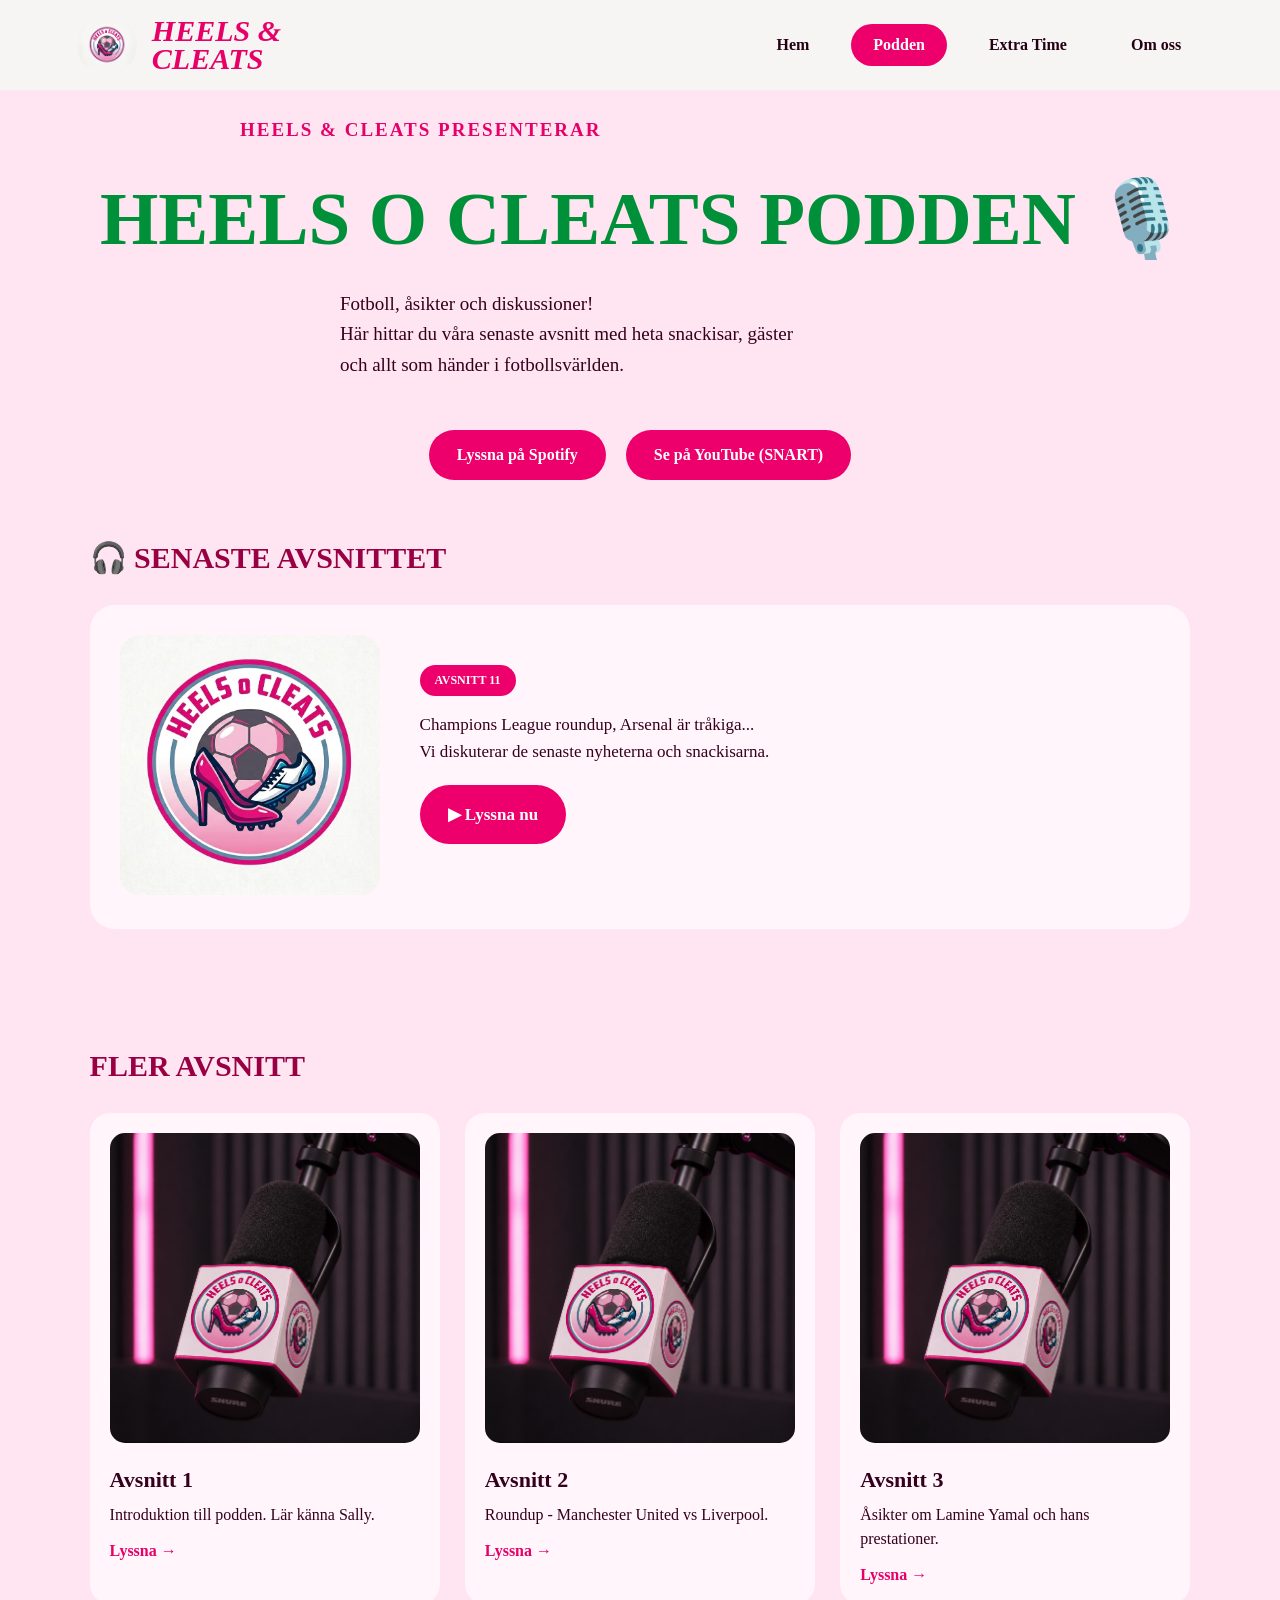
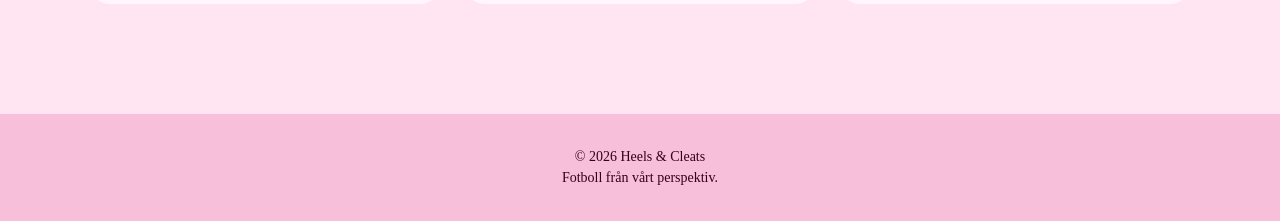
==== nyfil2.html @ 93cbda7f "Add files via upload" ====
<!DOCTYPE html>
<html lang="sv">
<head>
    <meta charset="UTF-8">
    <meta name="viewport" content="width=device-width, initial-scale=1.0">
    <title>Podden | Heels & Cleats</title>
    <link rel="stylesheet" href="style.css">
</head>
<body>
    <!-- NAVIGATION -->
  <header>
    <div class="logo">
      <img src= "IMG_8932.jpeg" alt="Heels & Cleats logga">
      <h2>HEELS &<br>CLEATS</h2>
    </div>
    <nav>
      <a href="nyfil.html">Hem</a>
      <a href="nyfil2.html" class="active">Podden</a>
      <a href="nyfil4 .html">Extra Time</a>
      <a href="nyfil3.html">Om oss</a>
    </nav>
  </header>
  <main>

    <!-- INTRODUKTION -->
    <section class="podcast-hero">
      <p class="small-title">HEELS & CLEATS PRESENTERAR</p>

      <h1>HEELS O CLEATS PODDEN 🎙️</h1>

      <p>
        <br>Fotboll, åsikter och diskussioner! <br>
        Här hittar du våra senaste avsnitt med heta
        snackisar, gäster <br> och allt som händer i
        fotbollsvärlden.<br
      </p> 

 <div class="podcast-buttons">
        <a href="https://open.spotify.com/show/1m7Xk3aVoUWqQiltv79vPL?si=aae16052fc4d41ea"
           target="_blank"
           rel="noopener noreferrer"
           class="button">
          Lyssna på Spotify
        </a>

        <a href="https://www.youtube.com"
           target="_blank"
           rel="noopener noreferrer"
           class="button">
          Se på YouTube (SNART)
        </a>
      </div>
    </section>

    <!-- SENASTE AVSNITTET -->
    <section class="podcast-section">

      <h2>🎧 SENASTE AVSNITTET</h2>

      <div class="featured-episode">
        <div class="episode-cover">
          <img src="IMG_8932.jpeg"
               alt="Heels & Cleats poddomslag">
        </div>

        <div class="episode-info">
          <span class="episode-tag">AVSNITT 11</span>

          <p>
            Champions League roundup, Arsenal är tråkiga...
            <br> Vi diskuterar de senaste
            nyheterna och snackisarna.<br
          </p>

          <a href="https://open.spotify.com/episode/2cAH5kY8gBlc8FexPAHgcn?si=be99383437354825"
             target="_blank"
             rel="noopener noreferrer"
             class="button">
            ▶ Lyssna nu
          </a>
        </div>
      </div>

    </section>

    <!-- TIDIGARE AVSNITT -->
    <section class="podcast-section">

      <h2>FLER AVSNITT</h2>

      <div class="episode-grid">

        <article class="episode-card">
          <img src="54686cda-39c4-4b3f-803b-d13e76fbc1b8.png" alt="Poddavsnitt">
          <h3>Avsnitt 1</h3>
          <p>Introduktion till podden. Lär känna Sally. </p>
          <a href="https://open.spotify.com/episode/6C87OyUfYzSUUyQmtp8zDG?si=eTSag4NVR6Ga_AdP4zI2Qw"
             target="_blank"
             rel="noopener noreferrer">
            Lyssna →
          </a>
        </article>

        <article class="episode-card">
          <img src="54686cda-39c4-4b3f-803b-d13e76fbc1b8.png" alt="Poddavsnitt">
          <h3>Avsnitt 2</h3>
          <p>Roundup - Manchester United vs Liverpool.</p>
          <a href="https://open.spotify.com/episode/1Hs81x7TksVFD9k1nF7GQ8?si=iLlmOpOkSwm_piUSOnkttw"
             target="_blank"
             rel="noopener noreferrer">
            Lyssna →
          </a>
        </article>

        <article class="episode-card">
          <img src="54686cda-39c4-4b3f-803b-d13e76fbc1b8.png" alt="Poddavsnitt">
          <h3>Avsnitt 3</h3>
          <p>Åsikter om Lamine Yamal och hans prestationer.</p>
          <a href="https://open.spotify.com/episode/371yR084JQ7V0dQzlGqSEV?si=XoEj08WUSj2LqBeYmBw0Ng"
             target="_blank"
             rel="noopener noreferrer">
            Lyssna →
          </a>
        </article>

      </div>
    </section>

  </main>

  <footer>
    <p>© 2026 Heels & Cleats</p>
    <p>Fotboll från vårt perspektiv.</p>
  </footer>

</body>
</html>
---- style.css ----
/* GRUNDINSTÄLLNINGAR */

* {
  margin: 0;
  padding: 0;
  box-sizing: border-box;
}

body {
  font-family: "Impact", "Times New Roman", sans-serif;
  background: #ffe5f1;
  color: #35001d;
}

/* HEADER */

header {
  background: #f6f5f3;
  display: flex;
  justify-content: space-between;
  align-items: center;
  padding: 15px 6%;
}

.logo {
  display: flex;
  align-items: center;
  gap: 15px;
}

.logo img {
  width: 60px;
  height: 60px;
  object-fit: contain;
  border-radius: 50%;
}

.logo h2 {
  color: #e60068;
  font-size: 30px;
  font-style: italic;
  font-weight: 900;
  line-height: 0.95;
}

/* NAVIGATION */

nav {
  display: flex;
  gap: 20px;
}

nav a {
  text-decoration: none;
  color: #250014;
  font-size: 16px;
  font-weight: bold;
  padding: 12px 22px;
  border-radius: 30px;
  transition: 0.3s;
}

nav a:hover,
nav a.active {
  background: #ed006b;
  color: white;
}

/* HERO */

.hero {
  min-height: 480px;
  display: flex;
  align-items: center;
  padding: 60px 7%;

  background-image:
    linear-gradient(
      90deg,
      rgba(255, 210, 232, 0.96) 0%,
      rgba(255, 210, 232, 0.7) 42%,
      rgba(255, 210, 232, 0.05) 100%
    ),
    url("fotboll.jpg");

  background-size: cover;
  background-position: center;
}

.hero-text {
  max-width: 560px;
}

.hero h1 {
  font-size: clamp(42px, 5vw, 76px);
  font-weight: 900;
  font-style: normal;
  line-height: 1.05;
  color: #990044;
}

.underline {
  width: 150px;
  height: 5px;
  background: #e60068;
  margin: 30px 0;
  border-radius: 20px;
}

.hero p {
  font-size: 20px;
  line-height: 1.5;
  margin-bottom: 30px;
  max-width: 400px;
}

/* KNAPP */

.button {
  display: inline-block;
  background: #ed006b;
  color: white;
  padding: 16px 28px;
  border-radius: 30px;
  text-decoration: none;
  font-weight: bold;
  transition: 0.3s;
  margin-top: 20px;
}

.button:hover {
  background: #ad004d;
  transform: translateY(3px);
}

/* SNABBLÄNKAR */

.quick-links {
  display: grid;
  grid-template-columns: repeat(4, 1fr);
  gap: 20px;
  padding: 30px 6%;
  background: #ffe5f1;
}

.quick-links a {
  display: flex;
  align-items: center;
  justify-content: center;
  gap: 12px;

  background: #fff5fa;
  padding: 25px 15px;
  border-radius: 18px;

  text-decoration: none;
  color: #35001d;
  transition: 0.3s;
}

.quick-links a:hover {
  background: #ffc0dd;
  transform: translateY(-5px);
}

.quick-links span {
  font-size: 26px;
}

.quick-links h3 {
  font-size: 16px;
}

/* FOOTER */

footer {
  background: #f7bfd9;
  text-align: center;
  padding: 30px;
  margin-top: 50px;
  font-size: 14px;
}

footer p {
  margin: 5px;
}

/* MOBILANPASSNING */

@media (max-width: 800px) {
  header {
    flex-direction: column;
    gap: 20px;
  }

  nav {
    flex-wrap: wrap;
    justify-content: center;
    gap: 5px;
  }

  nav a {
    padding: 10px 14px;
  }

  .hero {
    padding: 60px 7%;
  }

  .quick-links {
    grid-template-columns: repeat(2, 1fr);
  }
}

@media (max-width: 480px) {
  .quick-links {
    grid-template-columns: 1fr;
  }

  .hero p {
    font-size: 17px;
  }
}* PODDSIDAN */

.podcast-hero {
  background: linear-gradient(135deg, #ffd6e9, #fff2f8);
  text-align: center;
  padding: 90px 20px;
}

.small-title {
  color: #e60068;;
  font-size: 14px;
  font-weight: bold;
  letter-spacing: 2px;
  transform: translate(-100px,  25px) ;
}

.podcast-hero h1 {
  font-size: clamp(42px, 6vw, 75px);
  font-weight: 900;
  font-style: normal;
  color: #009039;
  margin-bottom: 20px;
  transform: translate(100px,  25px) ;
}

.podcast-hero p {
  max-width: 600px;
  margin: 0 auto 30px;
  font-size: 19px;
  line-height: 1.6;
}

.podcast-buttons {
  display: flex;
  justify-content: center;
  flex-wrap: wrap;
  gap: 20px;
  margin-top: 30px;
}

/* AVSNITTSSEKTIONER */

.podcast-section {
  padding: 60px 7%;
}

.podcast-section h2 {
  color: #990044;
  font-size: 30px;
  margin-bottom: 30px;
}

/* SENASTE AVSNITTET */

.featured-episode {
  display: flex;
  align-items: center;
  gap: 40px;
  background: #fff5fa;
  padding: 30px;
  border-radius: 25px;
}

.episode-cover img {
  width: 260px;
  height: 260px;
  object-fit: cover;
  border-radius: 20px;
}

.episode-info {
  flex: 1;
}

.episode-tag {
  display: inline-block;
  background: #ed006b;
  color: white;
  padding: 8px 15px;
  border-radius: 20px;
  font-size: 12px;
  font-weight: bold;
  margin-bottom: 15px;
}

.episode-info h3 {
  font-size: 28px;
  margin-bottom: 15px;
}

.episode-info p {
  font-size: 17px;
  line-height: 1.6;
  margin-bottom: 25px;
}

/* TIDIGARE AVSNITT */

.episode-grid {
  display: grid;
  grid-template-columns: repeat(3, 1fr);
  gap: 25px;
}

.episode-card {
  background: #fff5fa;
  padding: 20px;
  border-radius: 20px;
  transition: 0.3s;
}

.episode-card:hover {
  transform: translateY(-5px);
}

.episode-card img {
  width: 100%;
  aspect-ratio: 1 / 1;
  object-fit: cover;
  border-radius: 15px;
  margin-bottom: 20px;
}

.episode-card h3 {
  font-size: 22px;
  margin-bottom: 10px;
}

.episode-card p {
  line-height: 1.5;
  margin-bottom: 15px;
}

.episode-card a {
  color: #e60068;
  font-weight: bold;
  text-decoration: none;
}

/* MOBILANPASSNING */

@media (max-width: 800px) {
  .featured-episode {
    flex-direction: column;
    text-align: center;
  }

  .episode-grid {
    grid-template-columns: 1fr;
  }

  .episode-cover img {
    width: 220px;
    height: 220px;
  }
}/* =========================
   SIDA 3 - OM OSS
========================= */

/* INTRODUKTION */

.about-hero {
  background: linear-gradient(135deg, #ffd6e9, #f6f5f3);
  text-align: center;
  padding: 90px 20px;
}

.about-hero h1 {
  font-size: clamp(42px, 6vw, 75px);
  font-weight: 900;
  font-style: normal;
  color: #009039;
  margin-bottom: 20px;
}

.about-hero p {
  max-width: 600px;
  margin: 0 auto 20px;
  font-size: 19px;
  line-height: 1.6;
}

/* VÅR STORY */

.about-section {
  padding: 80px 7%;
}

.about-content {
  display: flex;
  align-items: center;
  gap: 60px;
}

.about-text {
  flex: 1;
}

.about-text h2 {
  font-size: 36px;
  color: #990044;
  margin-bottom: 25px;
}

.about-text p {
  font-size: 18px;
  line-height: 1.8;
  margin-bottom: 20px;
}

.about-image {
  flex: 1;
  text-align: center;
}

.about-image img {
  width: 100%;
  max-width: 350px;
  border-radius: 25px;
}

/* TEAMET */

.team-section {
  background: #fff0f7;
  padding: 80px 7%;
  text-align: center;
}

.team-section h2 {
  font-size: 36px;
  color: #990044;
  margin-bottom: 15px;
}

.team-intro {
  font-size: 18px;
  margin-bottom: 40px;
}

.team-grid {
  display: flex;
  justify-content: center;
  flex-wrap: wrap;
  gap: 30px;
}

.team-card {
  background: white;
  padding: 30px;
  width: 260px;
  border-radius: 25px;
  box-shadow: 0 5px 20px rgba(153, 0, 68, 0.08);
  transition: 0.3s;
}

.team-card:hover {
  transform: translateY(-5px);
}

.team-photo {
  width: 100px;
  height: 100px;
  margin: 0 auto 20px;
  background: #ffd6e9;
  border-radius: 50%;
  display: flex;
  align-items: center;
  justify-content: center;
  font-size: 65px;
}
.team-photo img {
  width: 100%;
  height: 100%;
  object-fit: cover;
  border-radius: 50%;
}
.team-card h3 {
  color: #990044;
  font-size: 24px;
  margin-bottom: 10px;
}

/* KONTAKT */

.contact-section {
  padding: 80px 7%;
}

.contact-section h2 {
  font-size: 40px;
  color: #990044;
  margin-bottom: 20px;
}

.contact-section > p {
  font-size: 18px;
  line-height: 1.6;
  max-width: 600px;
  margin-bottom: 40px;
}

.contact-container {
  display: grid;
  grid-template-columns: 1fr 1.5fr;
  gap: 30px;
}

.contact-info,
.contact-form {
  background: #fff5fa;
  padding: 35px;
  border-radius: 25px;
}

.contact-info h3,
.contact-form h3 {
  color: #990044;
  font-size: 24px;
  margin-bottom: 25px;
}

.contact-info p {
  font-weight: bold;
  margin-top: 25px;
  margin-bottom: 8px;
}

.contact-info a {
  color: #e60068;
  text-decoration: none;
}

.contact-info a:hover {
  text-decoration: underline;
}

/* FORMULÄR */

.contact-form form {
  display: flex;
  flex-direction: column;
  gap: 12px;
}

.contact-form label {
  font-weight: bold;
  margin-top: 10px;
}

.contact-form input,
.contact-form textarea {
  padding: 15px;
  border: 2px solid #f6f5f3;
  border-radius: 12px;
  font-family: Arial, sans-serif;
  font-size: 16px;
  width: 100%;
}

.contact-form input:focus,
.contact-form textarea:focus {
  outline: none;
  border-color: #ed006b;
}

.contact-form button {
  border: none;
  cursor: pointer;
  margin-top: 15px;
  align-self: flex-start;
}

/* MOBILANPASSNING */

@media (max-width: 800px) {
  .about-content {
    flex-direction: column;
    text-align: center;
  }

  .contact-container {
    grid-template-columns: 1fr;
  }

  .contact-section h2,
  .team-section h2 {
    font-size: 30px;
  }

  .contact-info,
  .contact-form {
    padding: 25px;
  }
}/* =========================
   SIDA 4 - EXTRA TIME
========================= */

/* INTRODUKTION */

.extra-hero {
  background: linear-gradient(135deg, #ffc6e1, #fff0f7);
  text-align: center;
  padding: 90px 20px;
}

.extra-label {
  color: #e60068;
  font-size: 25px;
  font-weight: bold;
  letter-spacing: 3px;
  margin-bottom: 15px;
}

.extra-hero h1 {
  font-size: clamp(45px, 7vw, 85px);
  font-weight: 900;
  font-style: normal;
  color: #009039;
  margin-bottom: 20px;
}

.extra-hero p {
  max-width: 600px;
  margin: 0 auto 30px;
  font-size: 19px;
  line-height: 1.6;
}

/* SEKTIONER */

.extra-section {
  padding: 70px 7%;
}

.extra-section h2 {
  color: #990044;
  font-size: 36px;
  margin-bottom: 15px;
}

.section-description {
  font-size: 18px;
  line-height: 1.6;
  margin-bottom: 35px;
}

/* QUIZ */

.quiz-box {
  background: #fff5fa;
  padding: 40px;
  border-radius: 25px;
  max-width: 750px;
  margin: 0 auto;
}

#question-number {
  color: #e60068;
  font-weight: bold;
  margin-bottom: 20px;
}

#quiz-question {
  font-size: 26px;
  margin-bottom: 25px;
}

#quiz-options {
  display: grid;
  grid-template-columns: 1fr 1fr;
  gap: 15px;
}

#quiz-options button {
  background: white;
  border: 2px solid #ffc6e1;
  padding: 18px;
  border-radius: 15px;
  font-size: 16px;
  cursor: pointer;
  transition: 0.3s;
}

#quiz-options button:hover:not(:disabled) {
  background: #ffd6e9;
}

#quiz-options button.correct {
  background: #c5f1d2;
  border-color: #2e9b53;
}

#quiz-options button.wrong {
  background: #ffd0d0;
  border-color: #d93a3a;
}

#quiz-feedback {
  margin: 20px 0;
  font-weight: bold;
}

#next-question {
  border: none;
  cursor: pointer;
}

/* OMROSTNING */

.poll-section {
  background: #fff0f7;
}

.poll-box {
  background: white;
  padding: 40px;
  border-radius: 25px;
  max-width: 750px;
  margin: 0 auto;
}

.poll-tag {
  display: inline-block;
  background: #ed006b;
  color: white;
  padding: 8px 15px;
  border-radius: 20px;
  font-size: 12px;
  font-weight: bold;
  margin-bottom: 20px;
}

.poll-box h3 {
  font-size: 26px;
  margin-bottom: 25px;
}

.poll-options {
  display: grid;
  grid-template-columns: 1fr 1fr;
  gap: 15px;
}

.poll-options button {
  padding: 18px;
  border: 2px solid #ffc6e1;
  background: #fff5fa;
  border-radius: 15px;
  font-size: 16px;
  cursor: pointer;
}

.poll-options button:hover:not(:disabled) {
  background: #ffc6e1;
}

.poll-options button:disabled {
  cursor: default;
}

#poll-result {
  margin-top: 25px;
  font-size: 17px;
  font-weight: bold;
}

/* SKICKA IN FORSLAG */

.suggestion-box {
  max-width: 750px;
  margin: 0 auto;
  background: #fff5fa;
  padding: 40px;
  border-radius: 25px;
}

.suggestion-box h3 {
  color: #990044;
  font-size: 25px;
  margin-bottom: 25px;
}

.suggestion-box form {
  display: flex;
  flex-direction: column;
  gap: 15px;
}

.suggestion-box label {
  font-weight: bold;
}

.suggestion-box textarea {
  padding: 18px;
  border: 2px solid #ffc6e1;
  border-radius: 15px;
  font-family: Arial, sans-serif;
  font-size: 16px;
  resize: vertical;
}

.suggestion-box textarea:focus {
  outline: none;
  border-color: #ed006b;
}

.suggestion-box button {
  align-self: flex-start;
  border: none;
  cursor: pointer;
}

/* MOBILANPASSNING */

@media (max-width: 600px) {
  .extra-section {
    padding: 50px 5%;
  }

  .extra-section h2 {
    font-size: 28px;
  }

  .quiz-box,
  .poll-box,
  .suggestion-box {
    padding: 25px;
  }

  #quiz-options,
  .poll-options {
    grid-template-columns: 1fr;
  }

}
.tt-videos {
    display:flex;
    gap:20px;
}
.tt-videos iframe {
    width: 325px;
    height: 580px ;
    border:none;
    flex-shrink:0;
}
.planbild        {
  width: 400px;
  height: auto;
  margin-left: 30px;
}

.bilder {
  display: flex;
  align-items: center;
  gap: 20px;
}

.bilder img {
  width: 100%;
  height: auto;
  width: 300px;
  height: 200px;
  object-fit: cover;
  margin-top: 20px;
}
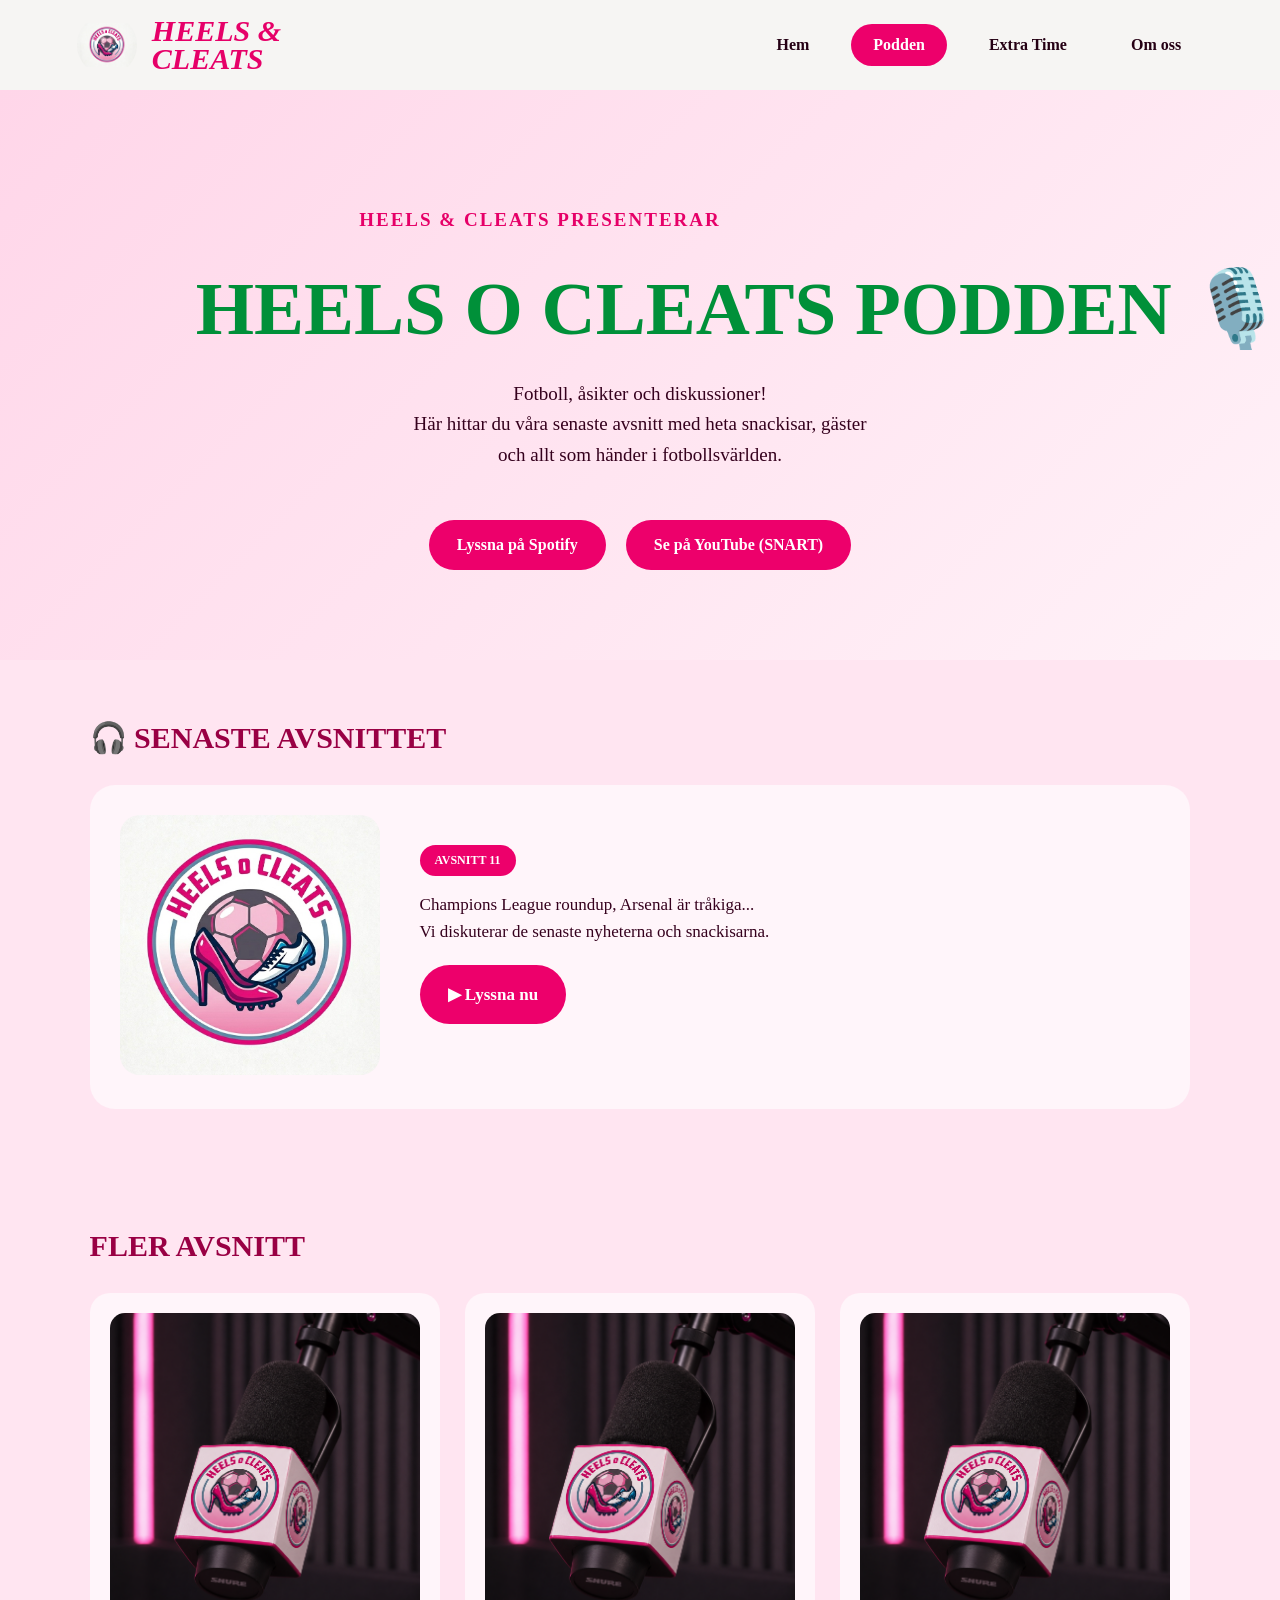
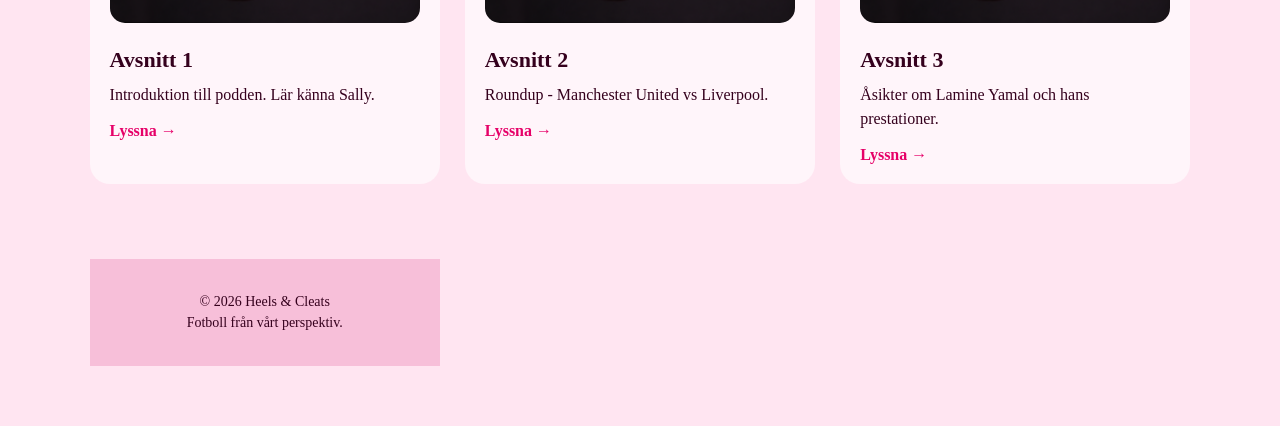
==== commit 079d6f02: "Add files via upload" ====
--- a/nyfil2.html
+++ b/nyfil2.html
@@ -3,8 +3,9 @@
 <head>
     <meta charset="UTF-8">
     <meta name="viewport" content="width=device-width, initial-scale=1.0">
-    <title>Podden | Heels & Cleats</title>
+    <title>Podden</title>
     <link rel="stylesheet" href="style.css">
+       <link rel="icon" type="image/png" href="IMG_8932.jpeg">
 </head>
 <body>
     <!-- NAVIGATION -->
@@ -14,7 +15,7 @@
       <h2>HEELS &<br>CLEATS</h2>
     </div>
     <nav>
-      <a href="nyfil.html">Hem</a>
+      <a href="index.html">Hem</a>
       <a href="nyfil2.html" class="active">Podden</a>
       <a href="nyfil4 .html">Extra Time</a>
       <a href="nyfil3.html">Om oss</a>
@@ -123,11 +124,6 @@
           </a>
         </article>
 
-      </div>
-    </section>
-
-  </main>
-
   <footer>
     <p>© 2026 Heels & Cleats</p>
     <p>Fotboll från vårt perspektiv.</p>
--- a/style.css
+++ b/style.css
@@ -12,7 +12,8 @@
   color: #35001d;
 }
 
-/* HEADER */
+/* HEADER = vad som visas på toppen av hemsidan, där jag har logga, titel och
+rubriker*/
 
 header {
   background: #f6f5f3;
@@ -66,7 +67,8 @@
   color: white;
 }
 
-/* HERO */
+/* HERO= class namnet allt på första sidan har fått. Texten (färg, storlekt, font osv
+, bilderna dess (storlek och placering)*/
 
 .hero {
   min-height: 480px;
@@ -98,7 +100,7 @@
   line-height: 1.05;
   color: #990044;
 }
-
+/* UNDERSTRYKNING UNDER H1 */
 .underline {
   width: 150px;
   height: 5px;
@@ -114,7 +116,7 @@
   max-width: 400px;
 }
 
-/* KNAPP */
+/* för alla knappar man kan trycka på t.ex "podden" eller "testa dina kunskaper" */
 
 .button {
   display: inline-block;
@@ -220,7 +222,7 @@
   .hero p {
     font-size: 17px;
   }
-}* PODDSIDAN */
+}/* PODDSIDAN */
 
 .podcast-hero {
   background: linear-gradient(135deg, #ffd6e9, #fff2f8);
@@ -860,11 +862,11 @@
     display:flex;
     gap:20px;
 }
-.tt-videos iframe {
-    width: 325px;
-    height: 580px ;
-    border:none;
-    flex-shrink:0;
+.tt-videos img {
+    width: 140px;
+    height: 240px ;
+    border-radius:15px;
+    object-fit:cover;
 }
 .planbild        {
   width: 400px;
@@ -879,10 +881,64 @@
 }
 
 .bilder img {
-  width: 100%;
-  height: auto;
   width: 300px;
   height: 200px;
   object-fit: cover;
   margin-top: 20px;
+}
+/* MOBILANPASSNING */
+@media screen and (max-width: 768px) {
+
+  html, body {
+    width: 100%;
+    max-width: 100%;
+    overflow-x: hidden;
+  }
+
+  img, video, iframe {
+    max-width: 100%;
+  }
+
+  h1 {
+    font-size: 36px;
+    overflow-wrap: break-word;
+  }
+
+  h2 {
+    font-size: 28px;
+    overflow-wrap: break-word;
+  }
+
+  p {
+    font-size: 16px;
+    line-height: 1.6;
+    overflow-wrap: break-word;
+  }
+
+  section {
+    max-width: 100%;
+    padding-left: 15px;
+    padding-right: 15px;
+  }
+
+}
+@media screen and (max-width: 768px) {
+
+  .podcast-hero h1 {
+    font-size: 32px;
+    transform: none;
+    text-align: center;
+    margin: 20px auto;
+    padding: 0 10px;
+    max-width: 100%;
+  }
+
+  .podcast-hero p {
+    max-width: 100%;
+    margin: 20px auto;
+    font-size: 16px;
+    text-align: center;
+    transform: none;
+  }
+
 }
